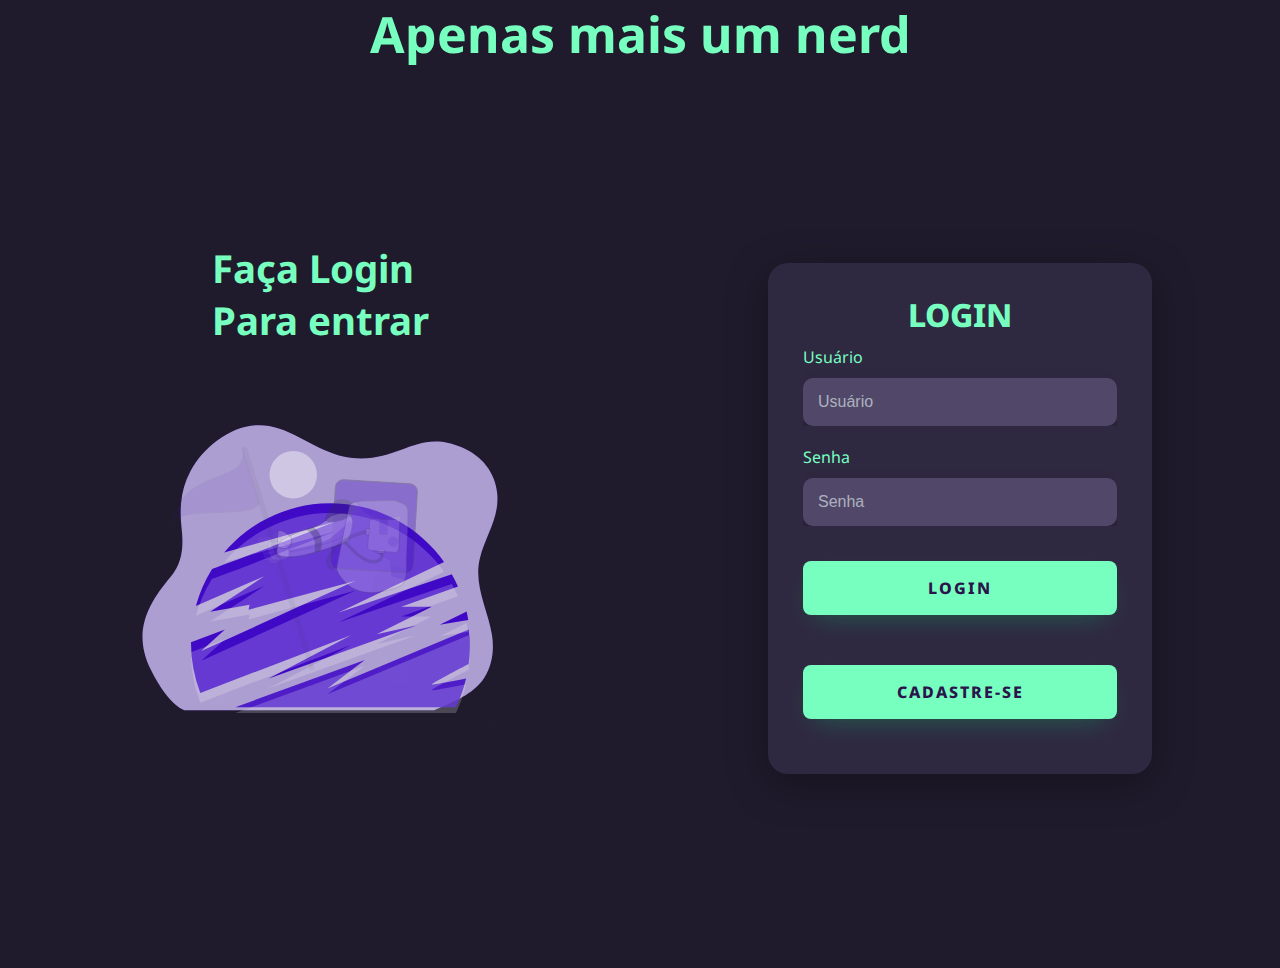
==== index.html @ 38e4f024 "Add files via upload" ====
<!DOCTYPE html>
<html lang="ptbr">
<head>
    <meta charset="UTF-8">
    <meta http-equiv="X-UA-Compatible" content="IE=edge">
    <meta name="viewport" content="width=device-width, initial-scale=1.0">
    <link rel="stylesheet" href="index.css">
    <title>Apenas mais um nerd - Login</title>
</head>
<body>
    <div class="main-login">

        <div class="cont-h1" >
            <h1>Apenas mais um nerd</h1>
            
        </div>
    
        <div class="container">            

        <div class="left-login">
            <h1>Faça Login<br>Para entrar</h1>
            <img src="astronaut.svg" class="left-login-image" alt="Astronauta">
        </div>
        <div class="right-login">
            <div class="card-login">
                <h1>LOGIN</h1>
                <div class="textfield">
                    <label for="usuario">Usuário</label>
                    <input type="text" name="usuario" placeholder="Usuário">
                </div>
                <div class="textfield">
                    <label for="senha">Senha</label>
                    <input type="password" name="senha" placeholder="Senha">
                </div>
                <a href="./pages/home.html" class="btn-login">Login</a>
                <a href="./pages/cadastro.html" class="btn-cadastro" >Cadastre-se</a>
            </div>
        </div>
    </div>
    </div>
    </div>    
</body>
</html>
---- index.css ----
@import url('https://fonts.googleapis.com/css2?family= Noto+Sans:wght@400;700 & display = swap');

body{
    margin: 0;
    font-family: 'Noto Sans', sans-serif;
    overflow-y: hidden;
}
body * {
    box-sizing: border-box;
    margin: 0;
    overflow-x: hidden;
    
}

.container {
    width: 100vw;
    height: 100vh;
    display: flex;
    
}

.main-login{
    background: #201b2c;

}

.cont-h1 {
    font-size: 25px;
    text-align: center;
    color: #77ffc0;
    margin: 0; 
    display: flex; 
    justify-content: center;
    align-items: center;

}

.left-login{
    width: 50vw;
    height: 100vh;
    display: flex;
    justify-content: center;
    align-items: center;
    flex-direction: column;
    
}

.left-login > h1{
    font-size: 3vw;
    color: #77ffc0;
    
}

.left-login-image{
    width: 35vw;
}

.right-login{
    width: 50vw;
    height: 100vh;
    display: flex;
    justify-content: center;
    align-items: center;
}

.card-login{
    width: 60%;
    display: flex;
    justify-content: center;
    align-items: center;
    flex-direction: column;
    padding: 30px 35px;
    background: #2f2841;
    border-radius: 20px;
    box-shadow: 0 10px 40px #00000056;
    overflow-x: hidden;
}

.card-login > h1{
    color: #77ffc0;
    font-weight: 800;
    margin: 0;
    
}

.textfield{
    width: 100%;
    display: flex;
    flex-direction: column;
    align-items: flex-start;
    justify-content: center;
    margin: 10px 0px;
}

.textfield > input{
    width: 100%;
    border: none;
    border-radius: 10px;
    padding: 15px;
    background: #514869;
    color: #f0ffffde;
    font-size: 12pt;
    box-shadow: 0 35px 40px #00000056;
    outline: none;
    box-sizing: border-box;
}

.textfield > label{
    color: #77ffc0;
    margin-bottom: 10px;
}

.textfield > input::placeholder{
    color: #f0ffff94;
}

.btn-login{
    width: 100%;
    padding: 16px 0px;
    margin: 25px;
    border: none;
    border-radius: 8px;
    outline: none;
    text-transform: uppercase;
    font-weight: 800;
    letter-spacing: 2px;
    color: #2b134b;
    background: #77ffc0;
    cursor: pointer;
    box-shadow: 0px 10px 30px -12px #00ff8052;
    display: flex;
    align-items: center;
    justify-content: center;
    text-decoration: none;
}

.btn-cadastro{
    width: 100%;
    padding: 16px 0px;
    margin: 25px;
    border: none;
    border-radius: 8px;
    outline: none;
    text-transform: uppercase;
    font-weight: 800;
    letter-spacing: 2px;
    color: #2b134b;
    background: #77ffc0;
    cursor: pointer;
    box-shadow: 0px 10px 30px -12px #00ff8052;
    display: flex;
    align-items: center;
    justify-content: center;
    text-decoration: none;
}

@media only screen and (max-width: 950px){
    .card-login{
        width: 85%;
    }
}

@media only screen and (max-width: 600px){
    .main-login{
        flex-direction: column;
    }
    .left-login > h1{
        display: none;
    }
    .left-login{
        width: 100%;
        height: auto;
    }
    .right-login{
        width: 100%;
        height: auto;
    }
    .left-login-image{
        width: 50vw;
    }
    .card-login{
        width: 90%;
    }
    
}
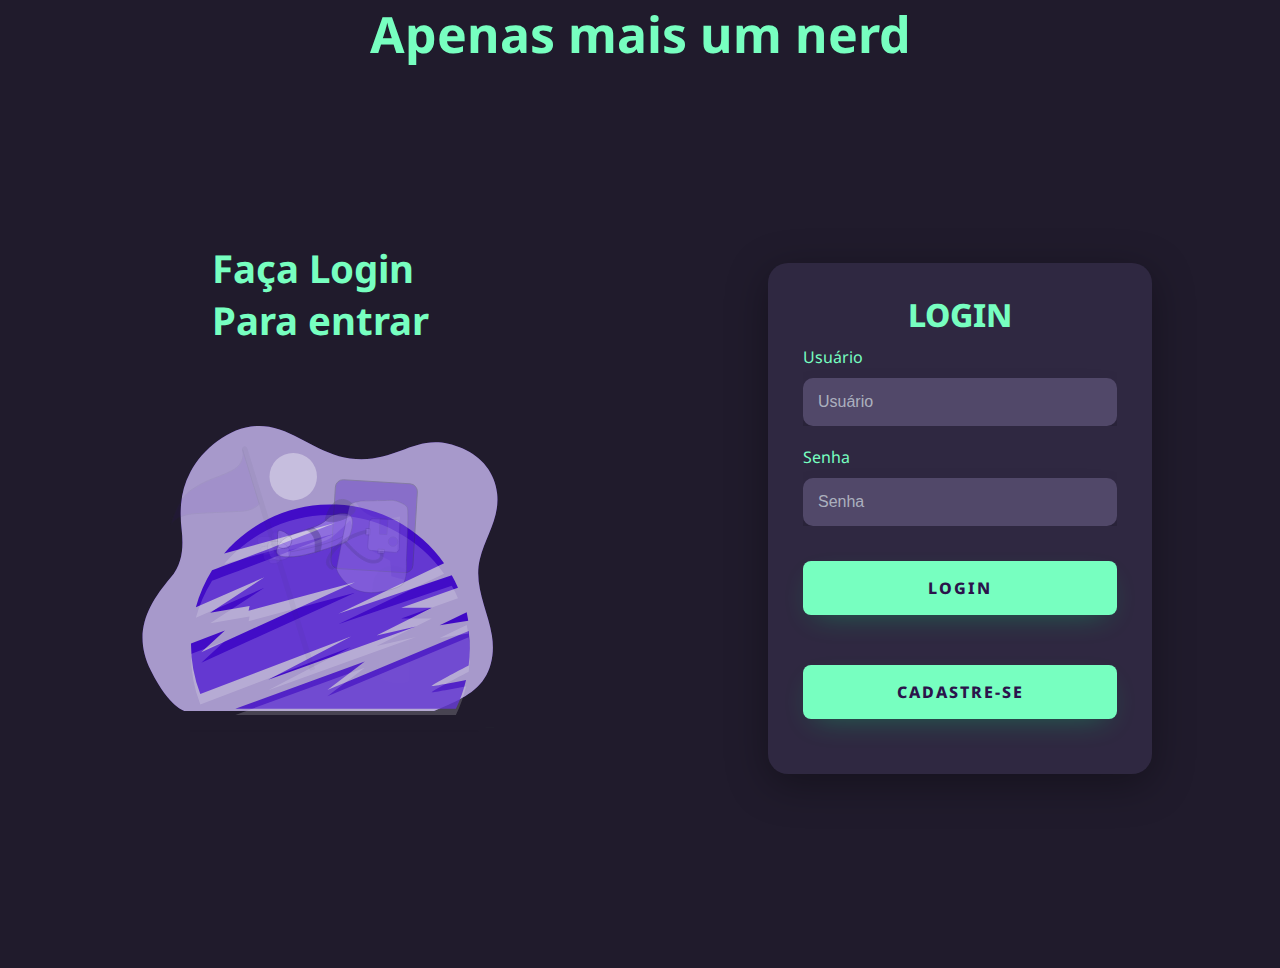
==== commit 188a430a: "Add files via upload" ====
--- a/index.html
+++ b/index.html
@@ -1,43 +1,46 @@
-<!DOCTYPE html>
-<html lang="ptbr">
-<head>
-    <meta charset="UTF-8">
-    <meta http-equiv="X-UA-Compatible" content="IE=edge">
-    <meta name="viewport" content="width=device-width, initial-scale=1.0">
-    <link rel="stylesheet" href="index.css">
-    <title>Apenas mais um nerd - Login</title>
-</head>
-<body>
-    <div class="main-login">
-
-        <div class="cont-h1" >
-            <h1>Apenas mais um nerd</h1>
-            
-        </div>
-    
-        <div class="container">            
-
-        <div class="left-login">
-            <h1>Faça Login<br>Para entrar</h1>
-            <img src="astronaut.svg" class="left-login-image" alt="Astronauta">
-        </div>
-        <div class="right-login">
-            <div class="card-login">
-                <h1>LOGIN</h1>
-                <div class="textfield">
-                    <label for="usuario">Usuário</label>
-                    <input type="text" name="usuario" placeholder="Usuário">
-                </div>
-                <div class="textfield">
-                    <label for="senha">Senha</label>
-                    <input type="password" name="senha" placeholder="Senha">
-                </div>
-                <a href="./pages/home.html" class="btn-login">Login</a>
-                <a href="./pages/cadastro.html" class="btn-cadastro" >Cadastre-se</a>
-            </div>
-        </div>
-    </div>
-    </div>
-    </div>    
-</body>
-</html>
+<!DOCTYPE html>
+<html lang="ptbr">
+
+<head>
+    <meta charset="UTF-8">
+    <meta http-equiv="X-UA-Compatible" content="IE=edge">
+    <meta name="viewport" content="width=device-width, initial-scale=1.0">
+    <link rel="stylesheet" href="index.css">
+    <title>Apenas mais um nerd - Login</title>
+</head>
+
+<body>
+    <div class="main-login">
+
+        <div class="cont-h1">
+            <h1>Apenas mais um nerd</h1>
+
+        </div>
+
+        <div class="container">
+
+            <div class="left-login">
+                <h1>Faça Login<br>Para entrar</h1>
+                <img src="astronaut.svg" class="left-login-image" alt="Astronauta">
+            </div>
+            <div class="right-login">
+                <div class="card-login">
+                    <h1>LOGIN</h1>
+                    <div class="textfield">
+                        <label for="usuario">Usuário</label>
+                        <input type="text" name="usuario" placeholder="Usuário">
+                    </div>
+                    <div class="textfield">
+                        <label for="senha">Senha</label>
+                        <input type="password" name="senha" placeholder="Senha">
+                    </div>
+                    <a href="home.html" class="btn-login">Login</a>
+                    <a href="cadastro.html" class="btn-cadastro">Cadastre-se</a>
+                </div>
+            </div>
+        </div>
+    </div>
+    </div>
+</body>
+
+</html>--- a/index.css
+++ b/index.css
@@ -1,186 +1,186 @@
-@import url('https://fonts.googleapis.com/css2?family= Noto+Sans:wght@400;700 & display = swap');
-
-body{
-    margin: 0;
-    font-family: 'Noto Sans', sans-serif;
-    overflow-y: hidden;
-}
-body * {
-    box-sizing: border-box;
-    margin: 0;
-    overflow-x: hidden;
-    
-}
-
-.container {
-    width: 100vw;
-    height: 100vh;
-    display: flex;
-    
-}
-
-.main-login{
-    background: #201b2c;
-
-}
-
-.cont-h1 {
-    font-size: 25px;
-    text-align: center;
-    color: #77ffc0;
-    margin: 0; 
-    display: flex; 
-    justify-content: center;
-    align-items: center;
-
-}
-
-.left-login{
-    width: 50vw;
-    height: 100vh;
-    display: flex;
-    justify-content: center;
-    align-items: center;
-    flex-direction: column;
-    
-}
-
-.left-login > h1{
-    font-size: 3vw;
-    color: #77ffc0;
-    
-}
-
-.left-login-image{
-    width: 35vw;
-}
-
-.right-login{
-    width: 50vw;
-    height: 100vh;
-    display: flex;
-    justify-content: center;
-    align-items: center;
-}
-
-.card-login{
-    width: 60%;
-    display: flex;
-    justify-content: center;
-    align-items: center;
-    flex-direction: column;
-    padding: 30px 35px;
-    background: #2f2841;
-    border-radius: 20px;
-    box-shadow: 0 10px 40px #00000056;
-    overflow-x: hidden;
-}
-
-.card-login > h1{
-    color: #77ffc0;
-    font-weight: 800;
-    margin: 0;
-    
-}
-
-.textfield{
-    width: 100%;
-    display: flex;
-    flex-direction: column;
-    align-items: flex-start;
-    justify-content: center;
-    margin: 10px 0px;
-}
-
-.textfield > input{
-    width: 100%;
-    border: none;
-    border-radius: 10px;
-    padding: 15px;
-    background: #514869;
-    color: #f0ffffde;
-    font-size: 12pt;
-    box-shadow: 0 35px 40px #00000056;
-    outline: none;
-    box-sizing: border-box;
-}
-
-.textfield > label{
-    color: #77ffc0;
-    margin-bottom: 10px;
-}
-
-.textfield > input::placeholder{
-    color: #f0ffff94;
-}
-
-.btn-login{
-    width: 100%;
-    padding: 16px 0px;
-    margin: 25px;
-    border: none;
-    border-radius: 8px;
-    outline: none;
-    text-transform: uppercase;
-    font-weight: 800;
-    letter-spacing: 2px;
-    color: #2b134b;
-    background: #77ffc0;
-    cursor: pointer;
-    box-shadow: 0px 10px 30px -12px #00ff8052;
-    display: flex;
-    align-items: center;
-    justify-content: center;
-    text-decoration: none;
-}
-
-.btn-cadastro{
-    width: 100%;
-    padding: 16px 0px;
-    margin: 25px;
-    border: none;
-    border-radius: 8px;
-    outline: none;
-    text-transform: uppercase;
-    font-weight: 800;
-    letter-spacing: 2px;
-    color: #2b134b;
-    background: #77ffc0;
-    cursor: pointer;
-    box-shadow: 0px 10px 30px -12px #00ff8052;
-    display: flex;
-    align-items: center;
-    justify-content: center;
-    text-decoration: none;
-}
-
-@media only screen and (max-width: 950px){
-    .card-login{
-        width: 85%;
-    }
-}
-
-@media only screen and (max-width: 600px){
-    .main-login{
-        flex-direction: column;
-    }
-    .left-login > h1{
-        display: none;
-    }
-    .left-login{
-        width: 100%;
-        height: auto;
-    }
-    .right-login{
-        width: 100%;
-        height: auto;
-    }
-    .left-login-image{
-        width: 50vw;
-    }
-    .card-login{
-        width: 90%;
-    }
-    
-}
-
+@import url('https://fonts.googleapis.com/css2?family= Noto+Sans:wght@400;700 & display = swap');
+
+body{
+    margin: 0;
+    font-family: 'Noto Sans', sans-serif;
+    overflow-y: hidden;
+}
+body * {
+    box-sizing: border-box;
+    margin: 0;
+    overflow-x: hidden;
+    
+}
+
+.container {
+    width: 100vw;
+    height: 100vh;
+    display: flex;
+    
+}
+
+.main-login{
+    background: #201b2c;
+
+}
+
+.cont-h1 {
+    font-size: 25px;
+    text-align: center;
+    color: #77ffc0;
+    margin: 0; 
+    display: flex; 
+    justify-content: center;
+    align-items: center;
+
+}
+
+.left-login{
+    width: 50vw;
+    height: 100vh;
+    display: flex;
+    justify-content: center;
+    align-items: center;
+    flex-direction: column;
+    
+}
+
+.left-login > h1{
+    font-size: 3vw;
+    color: #77ffc0;
+    
+}
+
+.left-login-image{
+    width: 35vw;
+}
+
+.right-login{
+    width: 50vw;
+    height: 100vh;
+    display: flex;
+    justify-content: center;
+    align-items: center;
+}
+
+.card-login{
+    width: 60%;
+    display: flex;
+    justify-content: center;
+    align-items: center;
+    flex-direction: column;
+    padding: 30px 35px;
+    background: #2f2841;
+    border-radius: 20px;
+    box-shadow: 0 10px 40px #00000056;
+    overflow-x: hidden;
+}
+
+.card-login > h1{
+    color: #77ffc0;
+    font-weight: 800;
+    margin: 0;
+    
+}
+
+.textfield{
+    width: 100%;
+    display: flex;
+    flex-direction: column;
+    align-items: flex-start;
+    justify-content: center;
+    margin: 10px 0px;
+}
+
+.textfield > input{
+    width: 100%;
+    border: none;
+    border-radius: 10px;
+    padding: 15px;
+    background: #514869;
+    color: #f0ffffde;
+    font-size: 12pt;
+    box-shadow: 0 35px 40px #00000056;
+    outline: none;
+    box-sizing: border-box;
+}
+
+.textfield > label{
+    color: #77ffc0;
+    margin-bottom: 10px;
+}
+
+.textfield > input::placeholder{
+    color: #f0ffff94;
+}
+
+.btn-login{
+    width: 100%;
+    padding: 16px 0px;
+    margin: 25px;
+    border: none;
+    border-radius: 8px;
+    outline: none;
+    text-transform: uppercase;
+    font-weight: 800;
+    letter-spacing: 2px;
+    color: #2b134b;
+    background: #77ffc0;
+    cursor: pointer;
+    box-shadow: 0px 10px 30px -12px #00ff8052;
+    display: flex;
+    align-items: center;
+    justify-content: center;
+    text-decoration: none;
+}
+
+.btn-cadastro{
+    width: 100%;
+    padding: 16px 0px;
+    margin: 25px;
+    border: none;
+    border-radius: 8px;
+    outline: none;
+    text-transform: uppercase;
+    font-weight: 800;
+    letter-spacing: 2px;
+    color: #2b134b;
+    background: #77ffc0;
+    cursor: pointer;
+    box-shadow: 0px 10px 30px -12px #00ff8052;
+    display: flex;
+    align-items: center;
+    justify-content: center;
+    text-decoration: none;
+}
+
+@media only screen and (max-width: 950px){
+    .card-login{
+        width: 85%;
+    }
+}
+
+@media only screen and (max-width: 600px){
+    .main-login{
+        flex-direction: column;
+    }
+    .left-login > h1{
+        display: none;
+    }
+    .left-login{
+        width: 100%;
+        height: auto;
+    }
+    .right-login{
+        width: 100%;
+        height: auto;
+    }
+    .left-login-image{
+        width: 50vw;
+    }
+    .card-login{
+        width: 90%;
+    }
+    
+}
+
